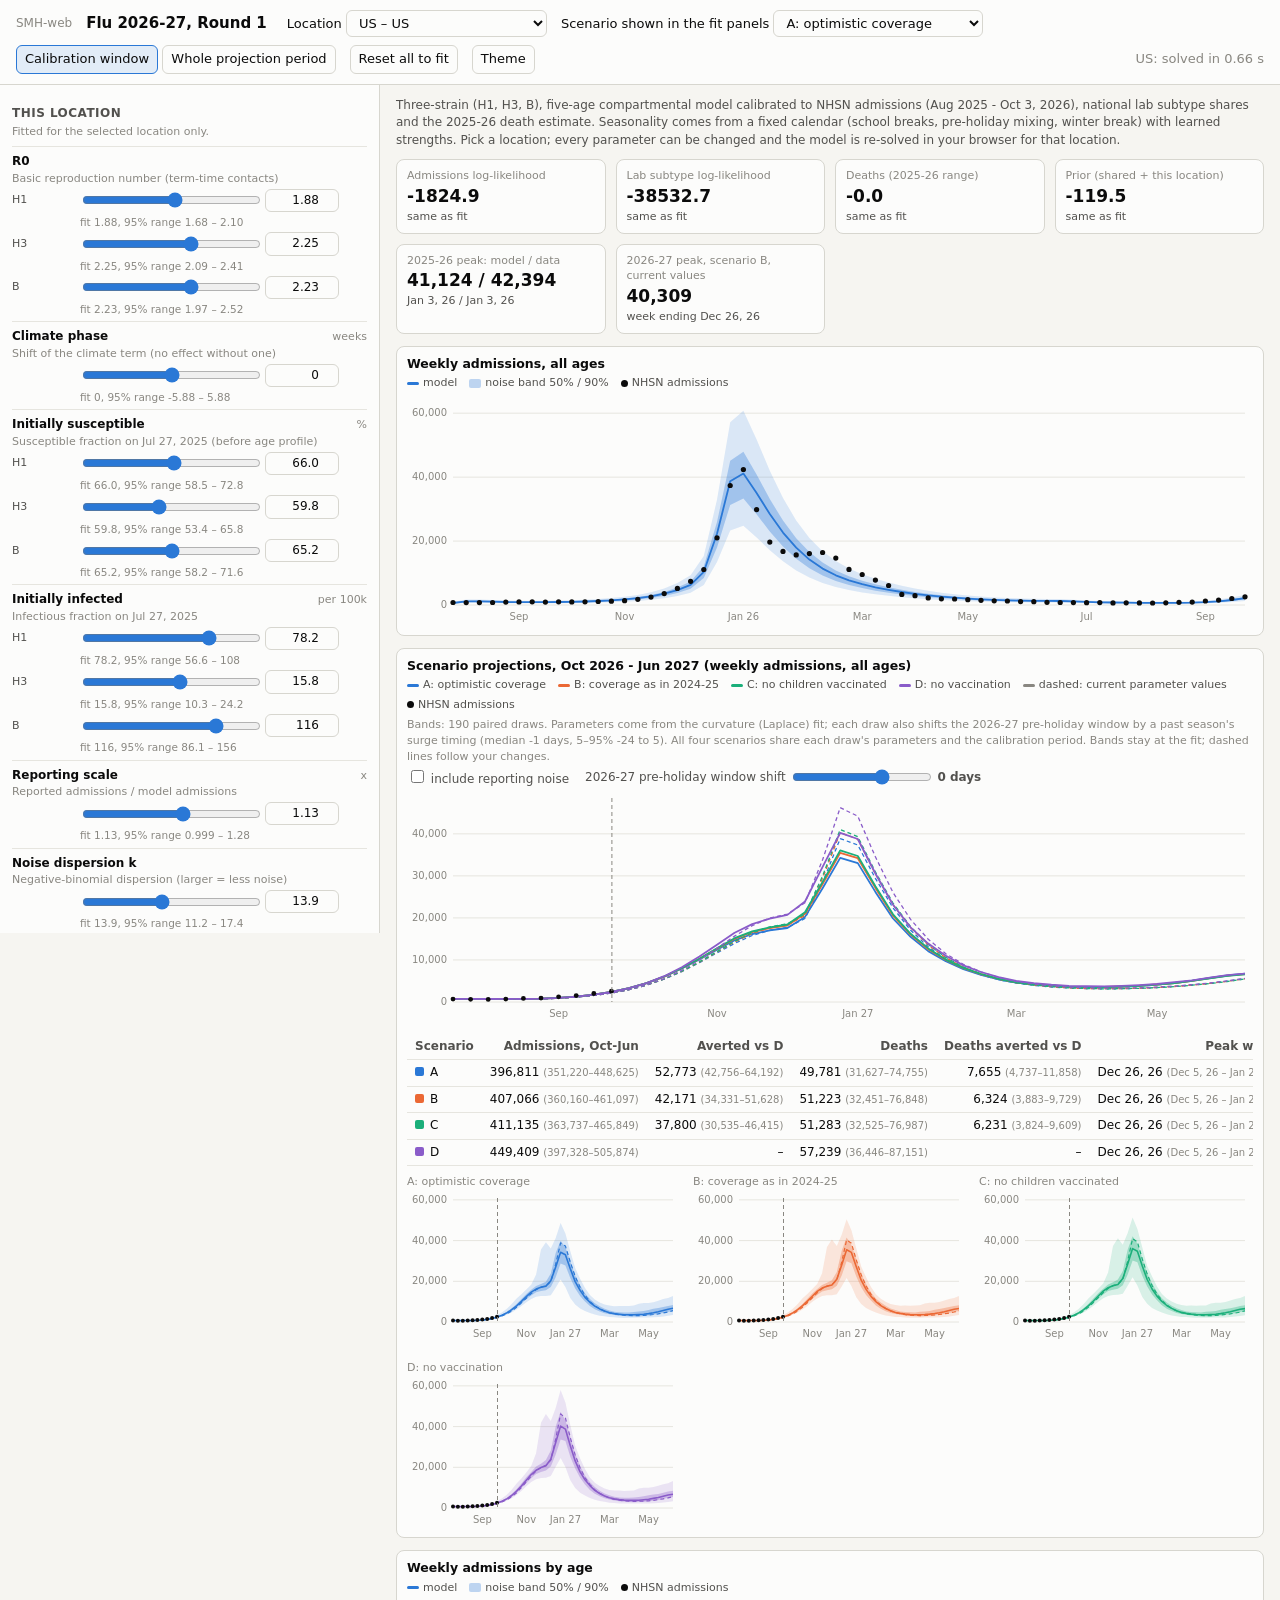
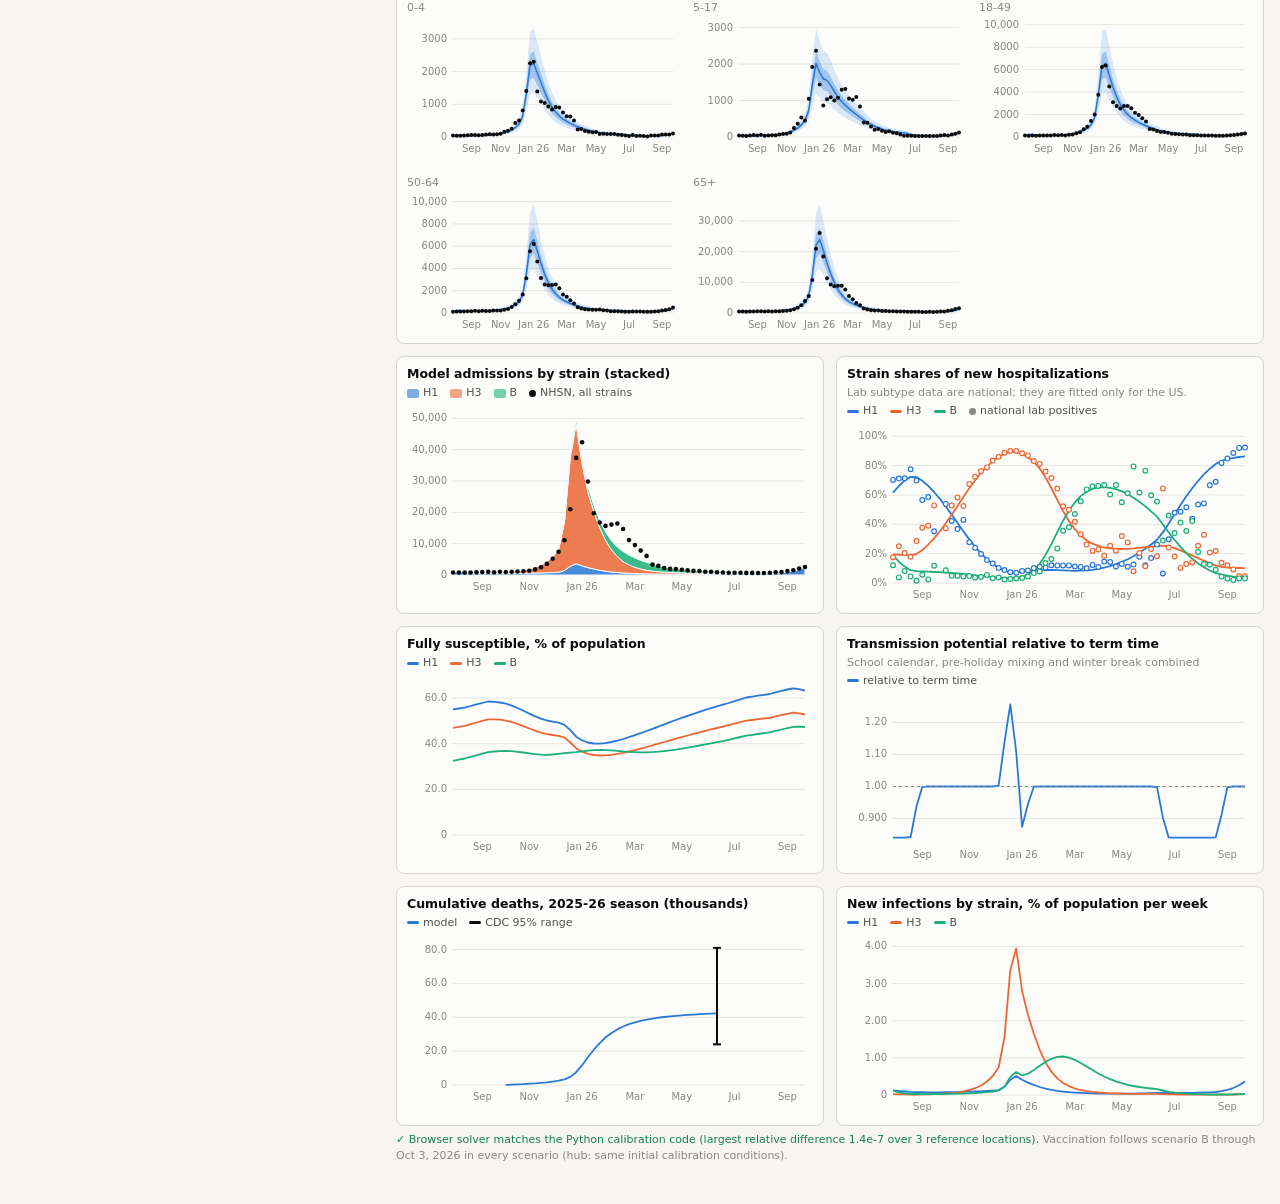
==== Flu2026-27_Round1/index.html @ 3993650c "SMH-web: per-round interactive pages; first round Flu 2026-27 Round 1 Shared engine (ODE solver, cha" ====
<!doctype html>
<html lang="en">
<head>
<meta charset="utf-8">
<meta name="viewport" content="width=device-width, initial-scale=1">
<title>Flu 2026-27 Round 1</title>
<link rel="stylesheet" href="../engine/style.css">
</head>
<body>
<p style="padding:16px">Loading…</p>
<script src="../engine/solver.js"></script>
<script src="../engine/stats.js"></script>
<script src="../engine/charts.js"></script>
<script src="../engine/app.js"></script>
<script src="model.js"></script>
<script>SMH.start().catch((e) => { document.body.innerHTML = `<p style="padding:16px;color:#b3261e">Could not load this round: ${e.message}</p>`; console.error(e); });</script>
</body>
</html>
---- engine/style.css ----
:root {
  --bg: #f6f5f1; --surface: #fcfcfb; --ink: #0b0b0b; --ink2: #52514e; --muted: #898781; --grid: #e6e5df;
  --line: #d7d6cf; --accent: #2a78d6; --accent-soft: rgba(42,120,214,.12); --changed: #b45f06;
  --c1: #2a78d6; --c2: #eb6834; --c3: #1baf7a; --c4: #8a5cc9; --c5: #eda100;
  --model: #2a78d6; --data: #0b0b0b; --band: 42,120,214; --good: #1a7f4e; --bad: #b3261e;
}
@media (prefers-color-scheme: dark) {
  :root:not([data-theme="light"]) {
    --bg: #141413; --surface: #1c1c1a; --ink: #f1f0ea; --ink2: #b9b8b0; --muted: #85847c; --grid: #2c2c29;
    --line: #3a3a36; --accent: #5b9cf0; --accent-soft: rgba(91,156,240,.16); --changed: #f0a24a;
    --c1: #5b9cf0; --c2: #f2875a; --c3: #3cc795; --c4: #b294f0; --c5: #f2c14e;
    --model: #5b9cf0; --data: #f1f0ea; --band: 91,156,240; --good: #4cc38a; --bad: #f2786d;
  }
}
:root[data-theme="dark"] {
  --bg: #141413; --surface: #1c1c1a; --ink: #f1f0ea; --ink2: #b9b8b0; --muted: #85847c; --grid: #2c2c29;
  --line: #3a3a36; --accent: #5b9cf0; --accent-soft: rgba(91,156,240,.16); --changed: #f0a24a;
  --c1: #5b9cf0; --c2: #f2875a; --c3: #3cc795; --c4: #b294f0; --c5: #f2c14e;
  --model: #5b9cf0; --data: #f1f0ea; --band: 91,156,240; --good: #4cc38a; --bad: #f2786d;
}
* { box-sizing: border-box; }
html, body { margin: 0; background: var(--bg); color: var(--ink); font: 13px/1.45 system-ui, -apple-system, "Segoe UI", sans-serif; }
a { color: var(--accent); }
header { display: flex; flex-wrap: wrap; gap: 8px 14px; align-items: center; padding: 10px 16px; background: var(--surface);
  border-bottom: 1px solid var(--line); position: sticky; top: 0; z-index: 5; }
header h1 { font-size: 15px; margin: 0 6px 0 0; font-weight: 600; }
header .home { color: var(--muted); text-decoration: none; font-size: 12px; }
select, button, input[type=number] { font: inherit; color: var(--ink); background: var(--surface); border: 1px solid var(--line); border-radius: 6px; padding: 4px 8px; }
button { cursor: pointer; } button:hover { border-color: var(--accent); }
button.on { background: var(--accent-soft); border-color: var(--accent); }
.status { color: var(--muted); margin-left: auto; font-variant-numeric: tabular-nums; }
.status.err { color: var(--bad); }
.status.busy::before { content: ""; display: inline-block; width: 8px; height: 8px; border-radius: 50%; background: var(--accent); margin-right: 6px; animation: pulse .8s infinite alternate; }
@keyframes pulse { from { opacity: .25 } to { opacity: 1 } }
.wrap { display: grid; grid-template-columns: 380px 1fr; min-height: calc(100vh - 52px); }
aside { border-right: 1px solid var(--line); background: var(--surface); padding: 8px 12px 40px; overflow-y: auto; max-height: calc(100vh - 52px); position: sticky; top: 52px; }
main { padding: 12px 16px 40px; min-width: 0; }
.about { color: var(--ink2); font-size: 12px; margin: 0 0 10px; max-width: 980px; }
.tiles { display: grid; grid-template-columns: repeat(auto-fit, minmax(170px, 1fr)); gap: 10px; margin-bottom: 12px; }
.tile { background: var(--surface); border: 1px solid var(--line); border-radius: 8px; padding: 8px 10px; }
.tile .k { color: var(--muted); font-size: 11px; } .tile .v { font-size: 17px; font-weight: 600; font-variant-numeric: tabular-nums; }
.tile .s { color: var(--ink2); font-size: 11px; font-variant-numeric: tabular-nums; }
.delta.up { color: var(--good); } .delta.down { color: var(--bad); }
.panels { display: grid; grid-template-columns: repeat(2, minmax(0, 1fr)); gap: 12px; }
.card { background: var(--surface); border: 1px solid var(--line); border-radius: 8px; padding: 8px 10px 4px; min-width: 0; }
.card.full { grid-column: 1 / -1; }
.card h3 { font-size: 12.5px; margin: 0 0 2px; font-weight: 600; } .card .sub { color: var(--muted); font-size: 11px; margin-bottom: 2px; }
.multi { display: grid; grid-template-columns: repeat(auto-fit, minmax(230px, 1fr)); gap: 12px; }
.legend { display: flex; flex-wrap: wrap; gap: 4px 12px; color: var(--ink2); font-size: 11px; margin: 2px 0 4px; }
.legend i { display: inline-block; width: 12px; height: 3px; border-radius: 2px; vertical-align: middle; margin-right: 4px; }
.legend i.dot { width: 7px; height: 7px; border-radius: 50%; } .legend i.area { height: 9px; opacity: .6; }
svg text { fill: var(--muted); font-size: 10px; font-variant-numeric: tabular-nums; }
.tip { position: fixed; pointer-events: none; background: var(--surface); border: 1px solid var(--line); border-radius: 6px; padding: 6px 8px; font-size: 11px; box-shadow: 0 4px 14px rgba(0,0,0,.12); z-index: 20; display: none; min-width: 150px; }
.tip b { display: block; margin-bottom: 2px; color: var(--ink); }
.tip div { display: flex; justify-content: space-between; gap: 10px; color: var(--ink2); font-variant-numeric: tabular-nums; }
.tip span.sw { display: inline-block; width: 8px; height: 8px; border-radius: 2px; margin-right: 5px; }
.group > h2 { font-size: 12px; text-transform: uppercase; letter-spacing: .04em; color: var(--ink2); margin: 12px 0 2px; }
.group > p { color: var(--muted); font-size: 11px; margin: 0 0 6px; }
.param { border-top: 1px solid var(--grid); padding: 6px 0 4px; }
.param .ph { display: flex; justify-content: space-between; gap: 8px; align-items: baseline; }
.param .pl { font-weight: 600; font-size: 12px; } .param .pu, .param .pd { color: var(--muted); font-size: 11px; }
.row { display: grid; grid-template-columns: 62px 1fr 74px 22px; gap: 6px; align-items: center; margin-top: 2px; }
.row .el { color: var(--ink2); font-size: 11px; white-space: nowrap; overflow: hidden; text-overflow: ellipsis; }
.row input[type=number] { width: 74px; padding: 2px 4px; font-size: 12px; text-align: right; font-variant-numeric: tabular-nums; }
.row.changed .el, .row.changed input[type=number] { color: var(--changed); }
.row button.rs { padding: 0; width: 22px; height: 22px; border: none; background: none; color: var(--muted); visibility: hidden; }
.row.changed button.rs { visibility: visible; }
.ci { grid-column: 2 / 4; color: var(--muted); font-size: 10.5px; margin-top: -3px; font-variant-numeric: tabular-nums; }
input[type=range] { width: 100%; accent-color: var(--accent); }
.ctl { display: flex; flex-wrap: wrap; gap: 6px 16px; align-items: center; color: var(--ink2); font-size: 12px; margin: 2px 0 4px; }
.ctl input[type=range] { width: 140px; vertical-align: middle; }
table.sum { width: 100%; border-collapse: collapse; font-size: 12px; font-variant-numeric: tabular-nums; margin: 6px 0 8px; }
table.sum th, table.sum td { text-align: right; padding: 4px 8px; border-bottom: 1px solid var(--grid); white-space: nowrap; }
table.sum th:first-child, table.sum td:first-child { text-align: left; } table.sum th { color: var(--ink2); font-weight: 600; }
table.sum td small { color: var(--muted); }
.tablewrap { overflow-x: auto; }
footer { color: var(--muted); font-size: 11px; padding: 6px 0 0; }
footer .ok { color: var(--good); } footer .bad { color: var(--bad); }
/* landing page */
.landing { max-width: 860px; margin: 0 auto; padding: 32px 16px 60px; }
.landing h1 { font-size: 22px; margin: 0 0 4px; } .landing p { color: var(--ink2); }
.rounds { display: grid; gap: 12px; margin-top: 20px; }
.round { display: block; background: var(--surface); border: 1px solid var(--line); border-radius: 10px; padding: 14px 16px; color: var(--ink); text-decoration: none; }
.round:hover { border-color: var(--accent); }
.round .t { font-weight: 600; font-size: 15px; } .round .m { color: var(--muted); font-size: 12px; margin-top: 2px; } .round .d { color: var(--ink2); margin-top: 6px; }
@media (max-width: 860px) {
  .wrap { grid-template-columns: 1fr; }
  aside { position: static; max-height: none; border-right: none; border-bottom: 1px solid var(--line); }
  .panels { grid-template-columns: 1fr; }
}
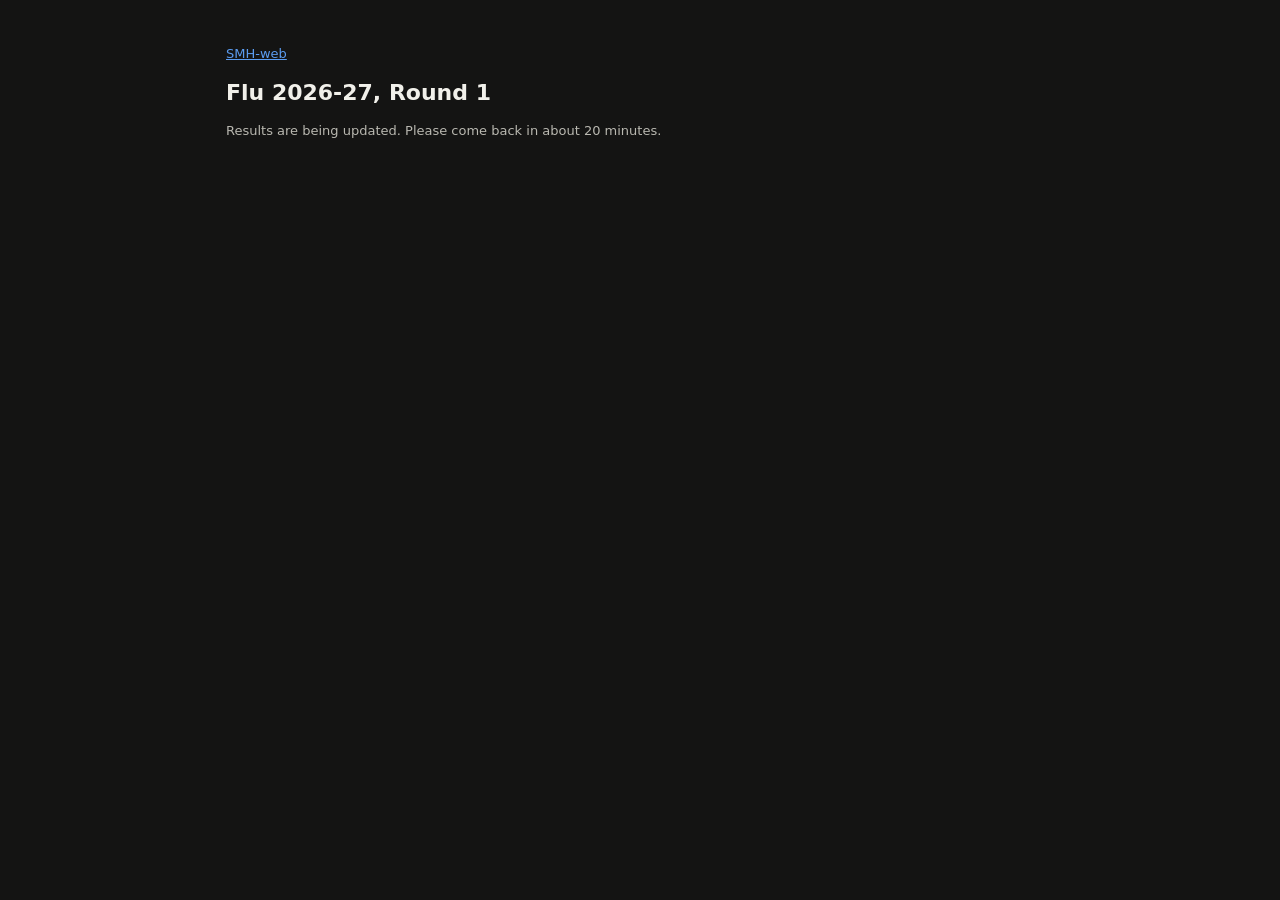
==== commit f81ffd4d: "Flu 2026-27 R1: show an 'updating' notice while results are refit Co-Authored-By: Claude Opus 5.5 <n" ====
--- a/Flu2026-27_Round1/index.html
+++ b/Flu2026-27_Round1/index.html
@@ -1,5 +1,5 @@
 <!doctype html>
-<html lang="en">
+<html lang="en" data-theme="dark">
 <head>
 <meta charset="utf-8">
 <meta name="viewport" content="width=device-width, initial-scale=1">
@@ -7,12 +7,10 @@
 <link rel="stylesheet" href="../engine/style.css">
 </head>
 <body>
-<p style="padding:16px">Loading…</p>
-<script src="../engine/solver.js"></script>
-<script src="../engine/stats.js"></script>
-<script src="../engine/charts.js"></script>
-<script src="../engine/app.js"></script>
-<script src="model.js"></script>
-<script>SMH.start().catch((e) => { document.body.innerHTML = `<p style="padding:16px;color:#b3261e">Could not load this round: ${e.message}</p>`; console.error(e); });</script>
+<div class="landing">
+  <p><a href="../">SMH-web</a></p>
+  <h1>Flu 2026-27, Round 1</h1>
+  <p>Results are being updated. Please come back in about 20 minutes.</p>
+</div>
 </body>
 </html>
